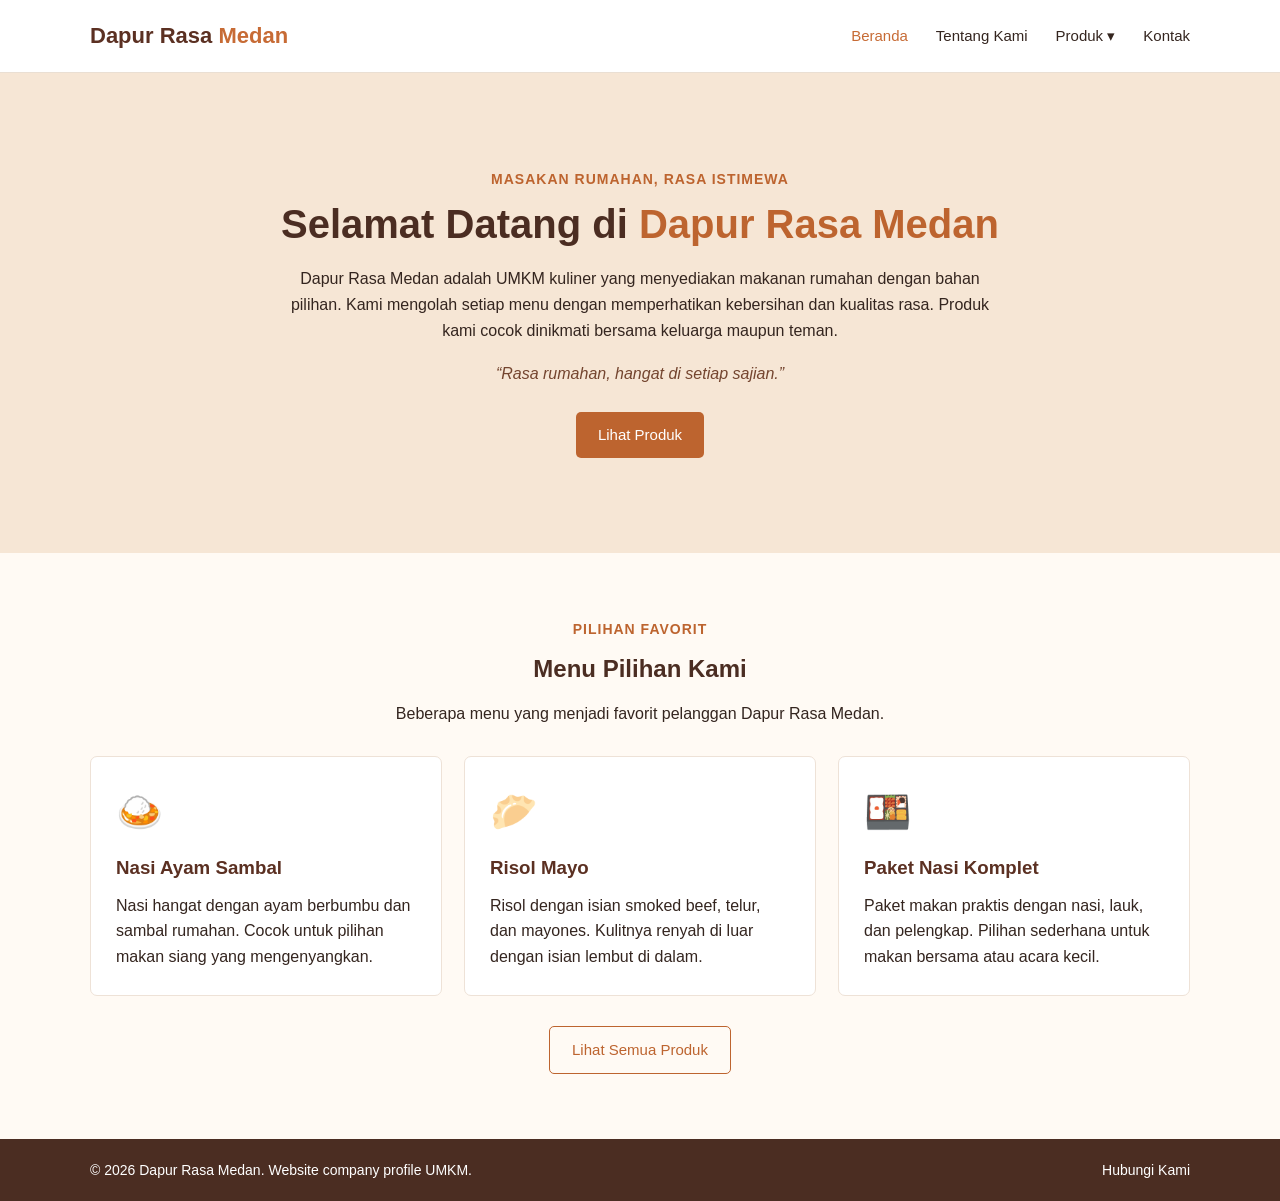
==== index.html @ f9f053ba "Add files via upload" ====
<!DOCTYPE html>
<html lang="id">
<head>
    <meta charset="UTF-8">
    <meta name="viewport" content="width=device-width, initial-scale=1.0">
    <title>Beranda | Dapur Rasa Medan</title>
    <link rel="stylesheet" href="css/style.css">
</head>
<body>
    <header class="header">
        <div class="container navbar">
            <a class="logo" href="index.html">Dapur Rasa <span>Medan</span></a>
            <button class="menu-toggle" aria-label="Buka menu" aria-expanded="false">☰</button>
            <nav class="nav-menu">
                <a class="active" href="index.html" aria-current="page">Beranda</a>
                <a href="about.html">Tentang Kami</a>
                <div class="dropdown">
                    <button class="dropdown-toggle" aria-expanded="false">Produk <span>▾</span></button>
                    <div class="dropdown-menu">
                        <a href="produk.html#makanan-utama">Makanan Utama</a>
                        <a href="produk.html#camilan">Camilan</a>
                        <a href="produk.html#paket-hemat">Paket Hemat</a>
                    </div>
                </div>
                <a href="kontak.html">Kontak</a>
            </nav>
        </div>
    </header>

    <main>
        <section class="hero">
            <div class="container hero-content">
                <p class="eyebrow">Masakan rumahan, rasa istimewa</p>
                <h1>Selamat Datang di <span>Dapur Rasa Medan</span></h1>
                <p>Dapur Rasa Medan adalah UMKM kuliner yang menyediakan makanan rumahan dengan bahan pilihan. Kami mengolah setiap menu dengan memperhatikan kebersihan dan kualitas rasa. Produk kami cocok dinikmati bersama keluarga maupun teman.</p>
                <blockquote>“Rasa rumahan, hangat di setiap sajian.”</blockquote>
                <a class="button" href="produk.html">Lihat Produk</a>
            </div>
        </section>

        <section class="section">
            <div class="container">
                <div class="section-heading">
                    <p class="eyebrow">Pilihan favorit</p>
                    <h2>Menu Pilihan Kami</h2>
                    <p>Beberapa menu yang menjadi favorit pelanggan Dapur Rasa Medan.</p>
                </div>
                <div class="card-grid">
                    <article class="card">
                        <div class="food-icon">🍛</div>
                        <h3>Nasi Ayam Sambal</h3>
                        <p>Nasi hangat dengan ayam berbumbu dan sambal rumahan. Cocok untuk pilihan makan siang yang mengenyangkan.</p>
                    </article>
                    <article class="card">
                        <div class="food-icon">🥟</div>
                        <h3>Risol Mayo</h3>
                        <p>Risol dengan isian smoked beef, telur, dan mayones. Kulitnya renyah di luar dengan isian lembut di dalam.</p>
                    </article>
                    <article class="card">
                        <div class="food-icon">🍱</div>
                        <h3>Paket Nasi Komplet</h3>
                        <p>Paket makan praktis dengan nasi, lauk, dan pelengkap. Pilihan sederhana untuk makan bersama atau acara kecil.</p>
                    </article>
                </div>
                <div class="center-button">
                    <a class="button button-outline" href="produk.html">Lihat Semua Produk</a>
                </div>
            </div>
        </section>
    </main>

    <footer class="footer">
        <div class="container footer-content">
            <p>© 2026 Dapur Rasa Medan. Website company profile UMKM.</p>
            <a href="kontak.html">Hubungi Kami</a>
        </div>
    </footer>
    <script src="js/script.js"></script>
</body>
</html>
---- css/style.css ----
* {
    margin: 0;
    padding: 0;
    box-sizing: border-box;
}

body {
    font-family: Arial, sans-serif;
    color: #34251f;
    background-color: #fffaf4;
    line-height: 1.6;
}

a {
    text-decoration: none;
    color: inherit;
}

.container {
    width: 90%;
    max-width: 1100px;
    margin: auto;
}

.header {
    background-color: #ffffff;
    border-bottom: 1px solid #eadfd3;
    position: sticky;
    top: 0;
    z-index: 10;
}

.navbar {
    min-height: 70px;
    display: flex;
    justify-content: space-between;
    align-items: center;
}

.logo {
    font-size: 22px;
    font-weight: bold;
    color: #5b3022;
}

.logo span {
    color: #c76b35;
}

.nav-menu {
    display: flex;
    align-items: center;
    gap: 28px;
}

.nav-menu > a,
.dropdown-toggle {
    color: #34251f;
    font-size: 15px;
    padding: 24px 0;
}

.nav-menu a:hover,
.dropdown-toggle:hover,
.nav-menu .active {
    color: #c76b35;
}

.dropdown {
    position: relative;
}

.dropdown-toggle {
    background: none;
    border: none;
    font-family: inherit;
    cursor: pointer;
}

.dropdown-menu {
    display: none;
    position: absolute;
    top: 60px;
    left: 0;
    min-width: 175px;
    background-color: #ffffff;
    box-shadow: 0 4px 12px rgba(0, 0, 0, 0.12);
    border-radius: 5px;
    overflow: hidden;
}

.dropdown-menu a {
    display: block;
    padding: 10px 14px;
    font-size: 14px;
}

.dropdown-menu a:hover {
    background-color: #fff0e3;
}

.dropdown:hover .dropdown-menu,
.dropdown:focus-within .dropdown-menu {
    display: block;
}

.menu-toggle {
    display: none;
    background: none;
    border: none;
    font-size: 26px;
    cursor: pointer;
    color: #5b3022;
}

.hero {
    background-color: #f6e6d5;
    padding: 95px 0;
}

.hero-content {
    max-width: 800px;
    text-align: center;
}

.eyebrow {
    color: #bd642f;
    font-size: 14px;
    font-weight: bold;
    text-transform: uppercase;
    letter-spacing: 1px;
    margin-bottom: 10px;
}

h1 {
    font-size: 40px;
    line-height: 1.2;
    margin-bottom: 18px;
    color: #4b2d22;
}

.hero h1 span {
    color: #bd642f;
}

.hero-content > p:not(.eyebrow) {
    max-width: 700px;
    margin: 0 auto 18px;
}

blockquote {
    color: #74452f;
    font-style: italic;
    margin: 18px 0 25px;
}

.button {
    display: inline-block;
    background-color: #bd642f;
    color: #ffffff;
    border: none;
    border-radius: 5px;
    padding: 11px 22px;
    font-size: 15px;
    cursor: pointer;
}

.button:hover {
    background-color: #98502a;
}

.button-outline {
    background-color: transparent;
    color: #bd642f;
    border: 1px solid #bd642f;
}

.button-outline:hover {
    background-color: #bd642f;
    color: #ffffff;
}

.section {
    padding: 65px 0;
}

.section-heading {
    text-align: center;
    margin-bottom: 30px;
}

.section-heading h2,
.content-narrow h2,
.contact-layout h2 {
    color: #4b2d22;
    margin-bottom: 12px;
}

.card-grid {
    display: grid;
    grid-template-columns: repeat(3, 1fr);
    gap: 22px;
}

.card {
    background-color: #ffffff;
    border: 1px solid #eee2d7;
    border-radius: 7px;
    padding: 25px;
}

.card h3 {
    color: #5b3022;
    margin: 10px 0;
}

.food-icon {
    font-size: 38px;
}

.center-button {
    text-align: center;
    margin-top: 30px;
}

.page-banner {
    background-color: #f6e6d5;
    padding: 55px 0;
    text-align: center;
}

.page-banner h1 {
    font-size: 34px;
}

.content-narrow {
    max-width: 850px;
}

.content-narrow > p {
    margin-bottom: 16px;
}

.two-column {
    display: grid;
    grid-template-columns: 1fr 1fr;
    gap: 20px;
    margin: 30px 0;
}

.info-box {
    background-color: #ffffff;
    border: 1px solid #eee2d7;
    border-radius: 7px;
    padding: 22px;
}

.info-box ul {
    padding-left: 20px;
}

.info-box li {
    margin-bottom: 8px;
}

.organization {
    margin-top: 10px;
}

.product-category {
    margin-bottom: 38px;
    scroll-margin-top: 90px;
}

.product-category h2 {
    color: #4b2d22;
    margin-bottom: 18px;
}

.product-card {
    max-width: 520px;
}

.price {
    color: #bd642f;
    font-weight: bold;
    margin-top: 12px;
}

.contact-layout {
    display: grid;
    grid-template-columns: 1fr 1fr;
    gap: 35px;
    align-items: start;
}

.contact-details p {
    margin-bottom: 18px;
}

.contact-form {
    background-color: #ffffff;
    border: 1px solid #eee2d7;
    border-radius: 7px;
    padding: 25px;
}

.contact-form label {
    display: block;
    margin: 12px 0 5px;
    font-weight: bold;
}

.contact-form input,
.contact-form textarea {
    width: 100%;
    padding: 10px;
    border: 1px solid #d8c9bc;
    border-radius: 5px;
    font-family: inherit;
    font-size: 14px;
}

.contact-form textarea {
    resize: vertical;
    margin-bottom: 15px;
}

.small-note {
    color: #806f63;
    font-size: 13px;
    margin-top: 12px;
}

.footer {
    background-color: #4b2d22;
    color: #ffffff;
    padding: 20px 0;
}

.footer-content {
    display: flex;
    justify-content: space-between;
    gap: 15px;
    font-size: 14px;
}

.footer a:hover {
    text-decoration: underline;
}

@media (max-width: 768px) {
    .navbar {
        min-height: 65px;
        flex-wrap: wrap;
    }

    .menu-toggle {
        display: block;
    }

    .nav-menu {
        display: none;
        width: 100%;
        flex-direction: column;
        align-items: stretch;
        gap: 0;
        padding: 8px 0 15px;
    }

    .nav-menu.show {
        display: flex;
    }

    .nav-menu > a,
    .dropdown-toggle {
        display: block;
        width: 100%;
        text-align: left;
        padding: 11px 0;
    }

    .dropdown-menu {
        position: static;
        box-shadow: none;
        border-radius: 0;
        padding-left: 15px;
    }

    .dropdown:hover .dropdown-menu,
    .dropdown:focus-within .dropdown-menu {
        display: none;
    }

    .dropdown.open .dropdown-menu {
        display: block;
    }

    .hero {
        padding: 65px 0;
    }

    h1 {
        font-size: 31px;
    }

    .page-banner h1 {
        font-size: 29px;
    }

    .card-grid,
    .two-column,
    .contact-layout {
        grid-template-columns: 1fr;
    }

    .section {
        padding: 45px 0;
    }

    .footer-content {
        flex-direction: column;
        text-align: center;
    }
}
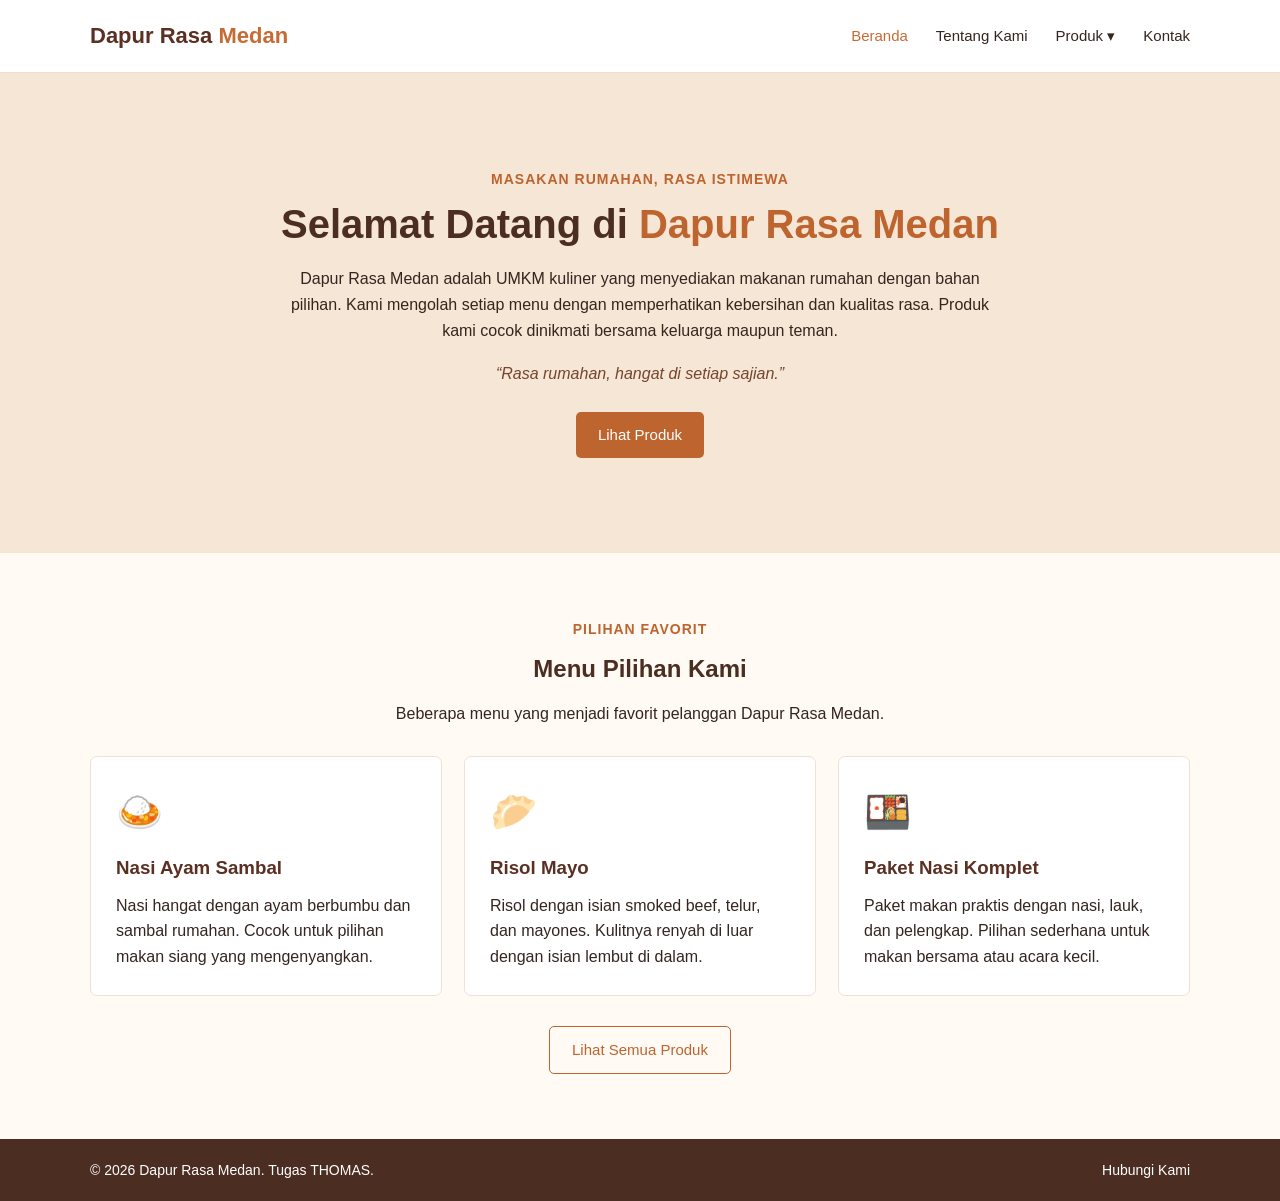
==== commit c0d9e89f: "Update index.html" ====
--- a/index.html
+++ b/index.html
@@ -71,7 +71,7 @@
 
     <footer class="footer">
         <div class="container footer-content">
-            <p>© 2026 Dapur Rasa Medan. Website company profile UMKM.</p>
+            <p>© 2026 Dapur Rasa Medan. Tugas THOMAS.</p>
             <a href="kontak.html">Hubungi Kami</a>
         </div>
     </footer>
